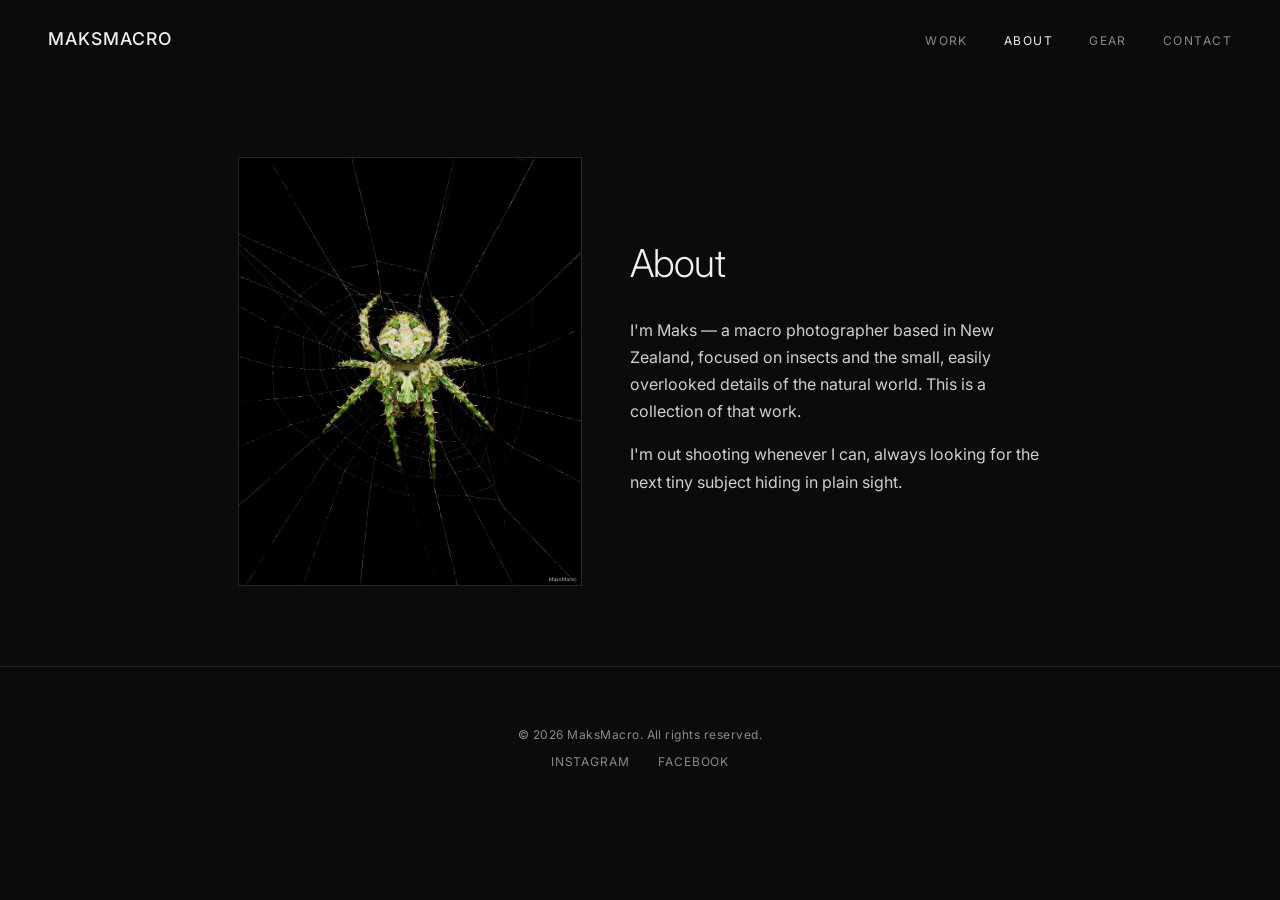
==== about.html @ b93abe4e "Initial Site" ====
<!DOCTYPE html>
<html lang="en">
<head>
<meta charset="UTF-8">
<meta name="viewport" content="width=device-width, initial-scale=1.0">
<title>About — MaksMacro Photography</title>
<link rel="preconnect" href="https://fonts.googleapis.com">
<link rel="preconnect" href="https://fonts.gstatic.com" crossorigin>
<link href="https://fonts.googleapis.com/css2?family=Inter:wght@300;400;500;600&display=swap" rel="stylesheet">
<link rel="icon" type="image/png" sizes="32x32" href="favicon-32.png">
<link rel="icon" type="image/png" sizes="512x512" href="favicon.png">
<link rel="stylesheet" href="style.css">
</head>
<body>
  <header>
    <a class="wordmark" href="index.html">MaksMacro</a>
    <nav>
      <a href="index.html">Work</a>
      <a href="about.html" class="active">About</a>
      <a href="gear.html">Gear</a>
      <a href="contact.html">Contact</a>
    </nav>
  </header>

  <main class="page about">
    <img src="images/cryptic-2.jpg" alt="Macro shot of a cryptic insect">
    <div>
      <h2>About</h2>
      <p>I'm Maks — a macro photographer based in New Zealand, focused on insects
      and the small, easily overlooked details of the natural world. This is a
      collection of that work.</p>
      <p>I'm out shooting whenever I can, always looking for the next tiny
      subject hiding in plain sight.</p>
    </div>
  </main>

  <footer>
    <p>&copy; 2026 MaksMacro. All rights reserved.</p>
    <div class="socials">
      <a href="https://www.instagram.com/maks_macro/" target="_blank" rel="noopener">Instagram</a>
      <a href="https://www.facebook.com/people/MaksMacro/61593392133155/" target="_blank" rel="noopener">Facebook</a>
    </div>
  </footer>
</body>
</html>
---- style.css ----
:root {
  --bg: #0b0b0c;
  --fg: #f2f0ec;
  --muted: #8a8a8a;
  --line: #262626;
}

* { box-sizing: border-box; }

body {
  margin: 0;
  background: var(--bg);
  color: var(--fg);
  font-family: 'Inter', system-ui, sans-serif;
}

h1, h2 {
  font-family: 'Inter', system-ui, sans-serif;
  font-weight: 300;
  letter-spacing: -0.01em;
  margin: 0;
}

header {
  display: flex;
  justify-content: space-between;
  align-items: center;
  padding: 1.75rem 3rem;
  flex-wrap: wrap;
  gap: 1rem;
  position: sticky;
  top: 0;
  z-index: 10;
  background: linear-gradient(to bottom, rgba(11,11,12,0.9), rgba(11,11,12,0));
  backdrop-filter: blur(6px);
}

.wordmark {
  font-family: 'Inter', system-ui, sans-serif;
  font-weight: 500;
  font-size: 1.1rem;
  letter-spacing: 0.06em;
  text-transform: uppercase;
  color: var(--fg);
  text-decoration: none;
}

nav a {
  color: var(--muted);
  text-decoration: none;
  margin-left: 2rem;
  font-size: 0.75rem;
  letter-spacing: 0.12em;
  text-transform: uppercase;
  transition: color 0.2s ease;
}

nav a:hover,
nav a.active { color: var(--fg); }

.hero {
  position: relative;
  height: 88vh;
  min-height: 420px;
  max-height: 900px;
  margin-top: -5.5rem;
  background: #000;
}

.hero img {
  position: absolute;
  top: 0;
  left: 0;
  width: 100%;
  height: 100%;
  display: block;
}

.hero-fg {
  object-fit: cover;
  object-position: center;
  filter: brightness(0.85);
}

.hero-caption {
  position: absolute;
  left: 3rem;
  bottom: 3rem;
  text-shadow: 0 2px 12px rgba(0,0,0,0.6);
}

.hero-caption h1 {
  font-size: clamp(2.4rem, 6vw, 4.5rem);
}

.hero-caption p {
  margin: 0.5rem 0 0;
  color: var(--fg);
  font-size: 0.95rem;
  letter-spacing: 0.08em;
  text-transform: uppercase;
  opacity: 0.85;
}

.gallery {
  columns: 3 320px;
  column-gap: 4px;
  padding: 4px;
}

.gallery figure {
  margin: 0 0 4px;
  break-inside: avoid;
}

.gallery img {
  display: block;
  width: 100%;
  height: auto;
  cursor: zoom-in;
  transition: transform 0.5s ease;
}

.gallery figure:hover img {
  transform: scale(1.02);
}

.gallery figure:hover img {
  transform: scale(1.04);
}

.page {
  max-width: 900px;
  margin: 0 auto;
  padding: 5rem 3rem;
  line-height: 1.7;
}

.page h2 {
  font-size: 2.4rem;
  margin-bottom: 1.25rem;
}

.page p {
  color: #cfcfcf;
}

.about {
  display: grid;
  grid-template-columns: 1fr 1.2fr;
  gap: 3rem;
  align-items: center;
}

.about img {
  width: 100%;
  height: auto;
  display: block;
  border: 1px solid var(--line);
}

@media (max-width: 720px) {
  .about { grid-template-columns: 1fr; }
}

.contact {
  text-align: center;
}

.contact .email {
  display: inline-block;
  margin-top: 1.5rem;
  font-family: 'Inter', system-ui, sans-serif;
  font-weight: 300;
  font-size: 1.6rem;
  color: var(--fg);
  text-decoration: none;
  border-bottom: 1px solid var(--line);
  padding-bottom: 0.25rem;
}

.contact .email:hover { border-color: var(--fg); }

.contact .socials {
  margin-top: 2.5rem;
}

footer {
  text-align: center;
  color: var(--muted);
  font-size: 0.75rem;
  letter-spacing: 0.04em;
  padding: 3rem 2rem 2.5rem;
  border-top: 1px solid var(--line);
}

.socials {
  margin-top: 0.75rem;
}

.socials a {
  color: var(--muted);
  text-decoration: none;
  margin: 0 0.75rem;
  font-size: 0.75rem;
  letter-spacing: 0.08em;
  text-transform: uppercase;
}

.socials a:hover { color: var(--fg); }

.lightbox {
  display: none;
  position: fixed;
  inset: 0;
  background: rgba(0,0,0,0.92);
  z-index: 100;
  align-items: center;
  justify-content: center;
}

.lightbox.open { display: flex; }

.lightbox img {
  max-width: 90vw;
  max-height: 90vh;
  object-fit: contain;
}

.lb-close, .lb-prev, .lb-next {
  position: absolute;
  background: none;
  border: none;
  color: var(--fg);
  font-size: 2rem;
  cursor: pointer;
  padding: 1rem;
  opacity: 0.8;
}

.lb-close:hover, .lb-prev:hover, .lb-next:hover { opacity: 1; }

.lb-close { top: 0.5rem; right: 1rem; }
.lb-prev { left: 0.5rem; top: 50%; transform: translateY(-50%); }
.lb-next { right: 0.5rem; top: 50%; transform: translateY(-50%); }

@media (max-width: 600px) {
  .lb-prev, .lb-next { font-size: 1.4rem; padding: 0.5rem; }
}

.contact-form {
  display: flex;
  flex-direction: column;
  gap: 1rem;
  max-width: 420px;
  margin: 2.5rem auto 0;
  text-align: left;
}

.contact-form input,
.contact-form textarea {
  background: #161616;
  border: 1px solid var(--line);
  color: var(--fg);
  padding: 0.75rem 1rem;
  font-family: 'Inter', system-ui, sans-serif;
  font-size: 0.95rem;
  border-radius: 2px;
}

.contact-form input:focus,
.contact-form textarea:focus {
  outline: none;
  border-color: var(--fg);
}

.contact-form button {
  background: var(--fg);
  color: var(--bg);
  border: none;
  padding: 0.75rem;
  font-family: 'Inter', system-ui, sans-serif;
  font-size: 0.8rem;
  letter-spacing: 0.1em;
  text-transform: uppercase;
  cursor: pointer;
  border-radius: 2px;
}

.contact-form button:hover { opacity: 0.85; }

.gear-list {
  list-style: none;
  margin: 2.5rem 0 0;
  padding: 0;
  display: grid;
  gap: 1.5rem;
}

.gear-list li {
  padding-bottom: 1.5rem;
  border-bottom: 1px solid var(--line);
}

.gear-list h3 {
  margin: 0 0 0.25rem;
  font-size: 0.75rem;
  letter-spacing: 0.1em;
  text-transform: uppercase;
  color: var(--muted);
  font-weight: 400;
}

.gear-list p {
  margin: 0;
  font-size: 1.1rem;
}

.gear-list a {
  color: var(--fg);
}
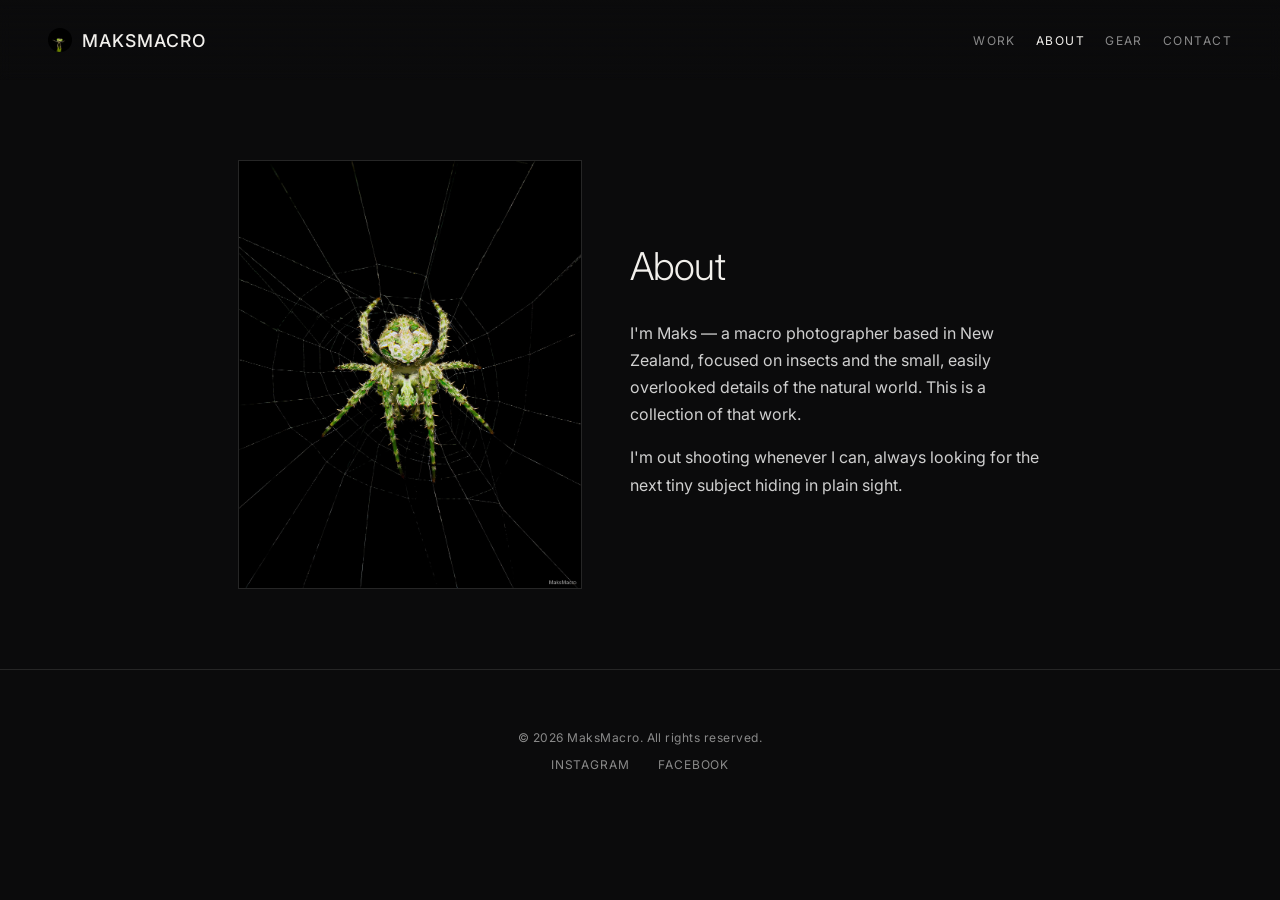
==== commit f71673d5: "Add favicon icon next to wordmark in header" ====
--- a/about.html
+++ b/about.html
@@ -13,7 +13,7 @@
 </head>
 <body>
   <header>
-    <a class="wordmark" href="index.html">MaksMacro</a>
+    <a class="wordmark" href="index.html"><img src="favicon-32.png" alt="" class="wordmark-icon">MaksMacro</a>
     <nav>
       <a href="index.html">Work</a>
       <a href="about.html" class="active">About</a>
--- a/style.css
+++ b/style.css
@@ -26,7 +26,6 @@
   justify-content: space-between;
   align-items: center;
   padding: 1.75rem 3rem;
-  flex-wrap: wrap;
   gap: 1rem;
   position: sticky;
   top: 0;
@@ -36,6 +35,9 @@
 }
 
 .wordmark {
+  display: flex;
+  align-items: center;
+  gap: 0.6rem;
   font-family: 'Inter', system-ui, sans-serif;
   font-weight: 500;
   font-size: 1.1rem;
@@ -43,16 +45,44 @@
   text-transform: uppercase;
   color: var(--fg);
   text-decoration: none;
+  flex-shrink: 0;
+}
+
+.wordmark-icon {
+  width: 24px;
+  height: 24px;
+  border-radius: 50%;
+  object-fit: cover;
+}
+
+nav {
+  display: flex;
+  flex-wrap: wrap;
+  justify-content: flex-end;
+  gap: 0.75rem 1.25rem;
 }
 
 nav a {
   color: var(--muted);
   text-decoration: none;
-  margin-left: 2rem;
   font-size: 0.75rem;
   letter-spacing: 0.12em;
   text-transform: uppercase;
   transition: color 0.2s ease;
+}
+
+@media (max-width: 480px) {
+  header {
+    flex-direction: column;
+    padding: 1.25rem 1.25rem;
+  }
+  .wordmark { font-size: 0.95rem; }
+  nav {
+    width: 100%;
+    justify-content: center;
+    gap: 0.5rem 0.9rem;
+  }
+  nav a { font-size: 0.68rem; }
 }
 
 nav a:hover,
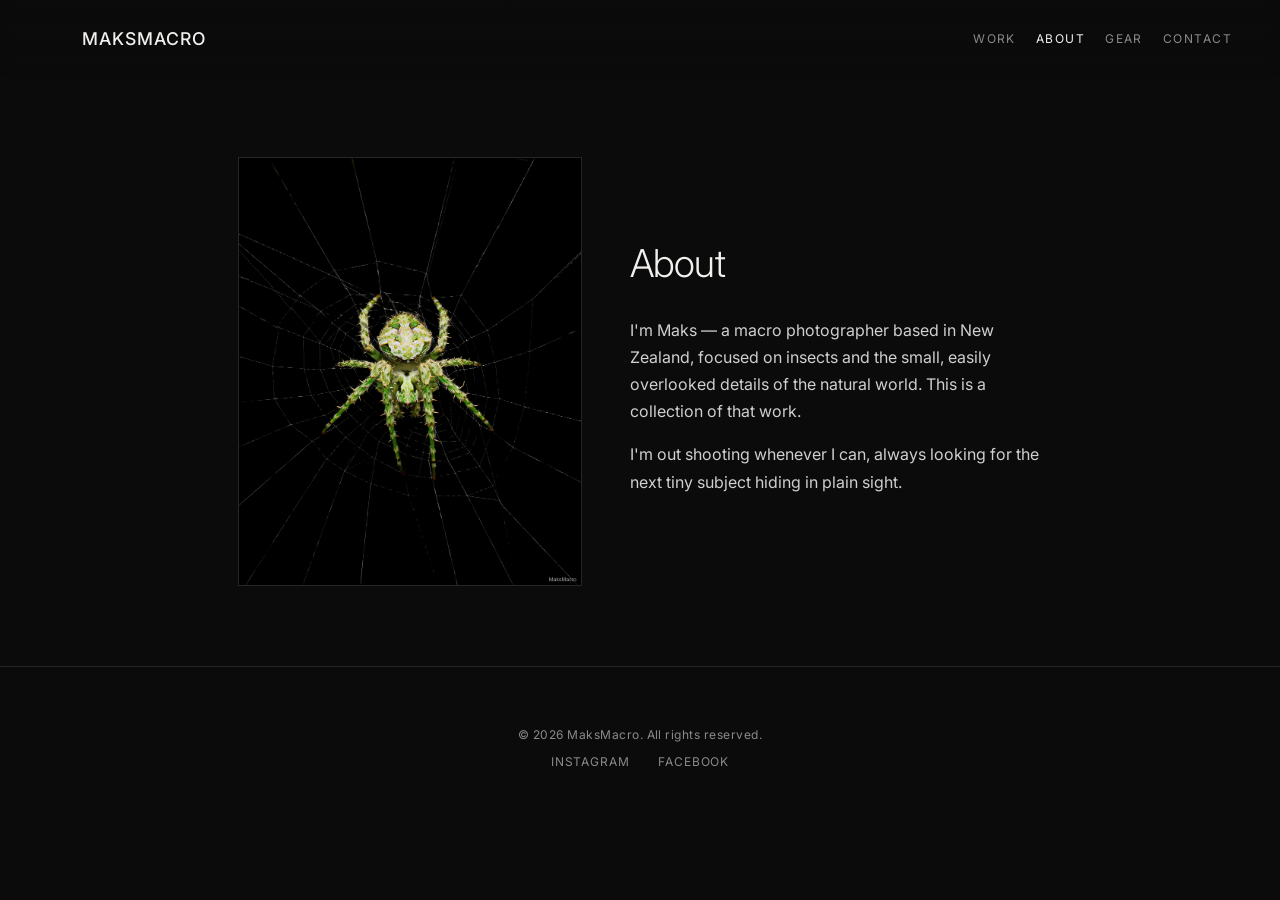
==== commit 918d9aca: "Remove header favicon icon, keep wordmark offset" ====
--- a/about.html
+++ b/about.html
@@ -13,7 +13,7 @@
 </head>
 <body>
   <header>
-    <a class="wordmark" href="index.html"><img src="favicon-32.png" alt="" class="wordmark-icon">MaksMacro</a>
+    <a class="wordmark" href="index.html">MaksMacro</a>
     <nav>
       <a href="index.html">Work</a>
       <a href="about.html" class="active">About</a>
--- a/style.css
+++ b/style.css
@@ -35,9 +35,8 @@
 }
 
 .wordmark {
-  display: flex;
-  align-items: center;
-  gap: 0.6rem;
+  display: block;
+  padding-left: 2.1rem;
   font-family: 'Inter', system-ui, sans-serif;
   font-weight: 500;
   font-size: 1.1rem;
@@ -46,13 +45,6 @@
   color: var(--fg);
   text-decoration: none;
   flex-shrink: 0;
-}
-
-.wordmark-icon {
-  width: 24px;
-  height: 24px;
-  border-radius: 50%;
-  object-fit: cover;
 }
 
 nav {
